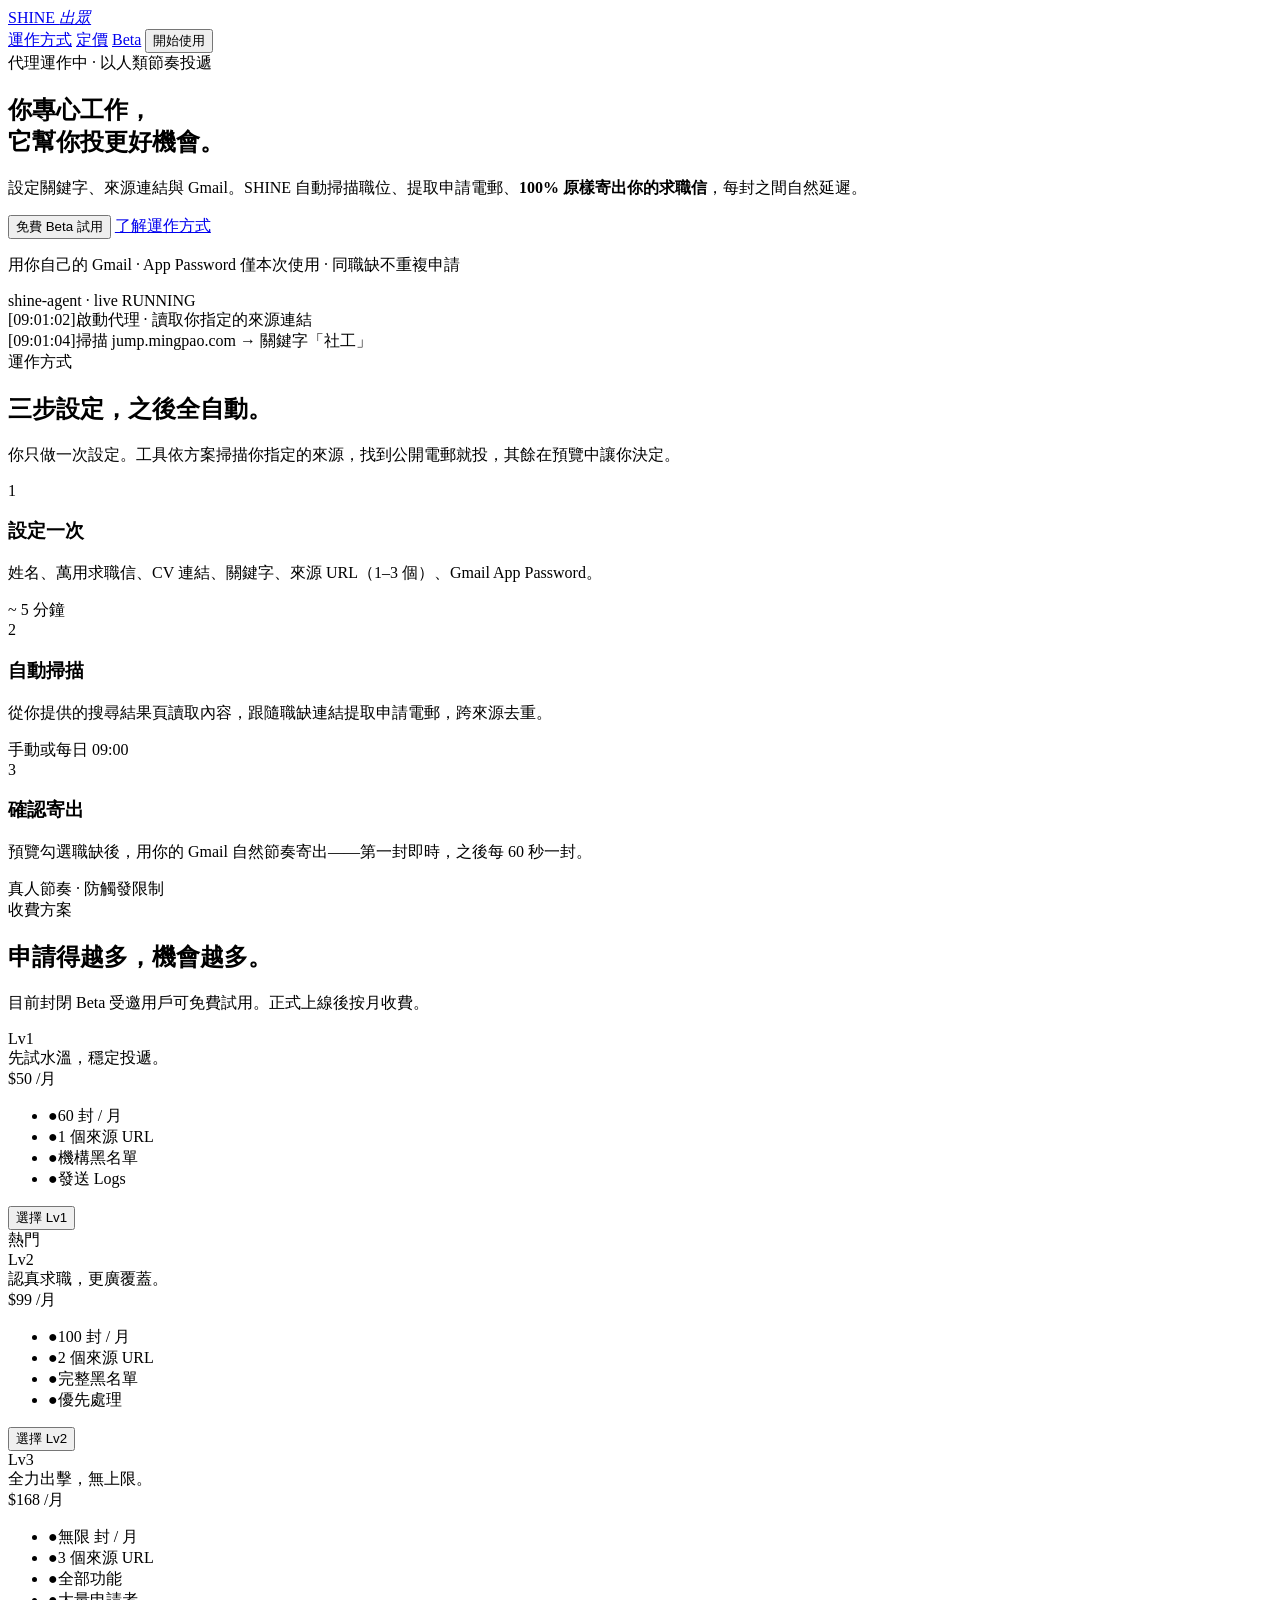
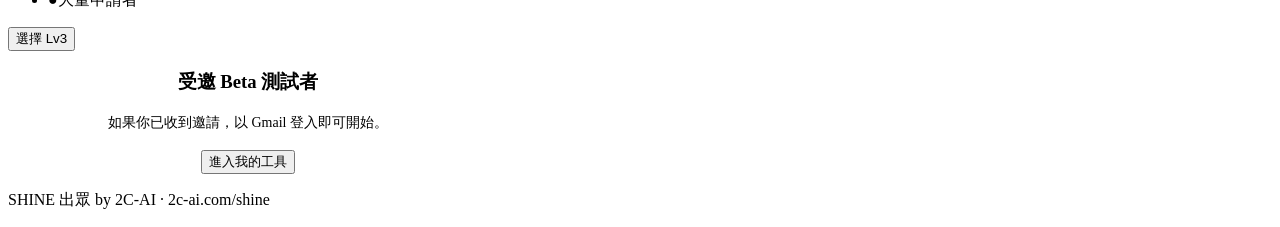
==== assets/index.html @ 2f0f583a "feat: v5.1-convert frontend — conversion copy, motion, trust layer - Hero emotional hook + day-in-th" ====
<!DOCTYPE html>
<html lang="zh-Hant">
<head>
  <meta charset="UTF-8">
  <meta name="viewport" content="width=device-width, initial-scale=1.0">
  <title>SHINE 出眾 — 自動求職系統 | 2C-AI</title>
  <meta name="description" content="SHINE (出眾)：一次設定求職信與來源連結，自動掃描職缺、找出申請電郵，用你自己的 Gmail 自然節奏寄出。">
  <link rel="icon" type="image/png" href="assets/favicon.png">
  <link rel="icon" type="image/svg+xml" href="assets/icon-shine.svg">
  <link rel="apple-touch-icon" href="assets/icon-shine.svg">
  <link rel="manifest" href="assets/manifest.json">
  <meta name="theme-color" content="#0A0D18">
  <meta http-equiv="Cache-Control" content="no-cache, no-store, must-revalidate">
  <meta http-equiv="Pragma" content="no-cache">
  <meta http-equiv="Expires" content="0">
  <script>
    window.SHINE_BOOT_VER = '20260616ui9';
    window.getInputVal = window.getInputVal || function(id, fb) {
      var el = document.getElementById(id);
      return (el && el.value != null) ? String(el.value).trim() : (fb || '');
    };
    window.ensurePortalVisible = window.ensurePortalVisible || function() {
      var portal = document.getElementById('portal');
      var beta = document.getElementById('beta-access');
      if (portal && portal.style.display === 'none') { portal.style.display = 'block'; if (beta) beta.style.display = 'none'; }
    };
  </script>
  <link rel="preconnect" href="https://fonts.googleapis.com">
  <link rel="preconnect" href="https://fonts.gstatic.com" crossorigin>
  <link href="https://fonts.googleapis.com/css2?family=Space+Grotesk:wght@500;600;700&family=IBM+Plex+Sans:wght@400;500;600&family=IBM+Plex+Mono:wght@400;500&display=swap" rel="stylesheet">
  <link rel="stylesheet" href="assets/shine.css?v=20260616ui9">
</head>
<body>

<!-- ═══ LANDING ═══ -->
<div id="site">
  <header class="site-header">
    <div class="wrap header-inner">
      <a class="logo" href="#top">
        <span class="spark"><i></i></span>
        SHINE <em class="cjk">出眾</em>
      </a>
      <nav class="main-nav">
        <a href="#how">運作方式</a>
        <a href="#pricing">定價</a>
        <a href="#beta-access">Beta</a>
        <button onclick="document.getElementById('beta-access').scrollIntoView({behavior:'smooth'})" class="btn btn-gold btn-sm">開始使用</button>
      </nav>
    </div>
  </header>

  <section class="hero" id="top">
    <div class="wrap hero-grid">
      <div>
        <span class="eyebrow"><span class="pulse"></span>代理運作中 · 以人類節奏投遞</span>
        <h1>你專心工作，<br><span class="em">它幫你投更好機會。</span></h1>
        <p class="lead">設定關鍵字、來源連結與 Gmail。SHINE 自動掃描職位、提取申請電郵、<b>100% 原樣寄出你的求職信</b>，每封之間自然延遲。</p>
        <div class="hero-cta">
          <button onclick="document.getElementById('beta-access').scrollIntoView({behavior:'smooth'})" class="btn btn-gold">免費 Beta 試用</button>
          <a href="#how" class="btn btn-ghost">了解運作方式</a>
        </div>
        <p class="hero-note">用你自己的 Gmail · App Password 僅本次使用 · 同職缺不重複申請</p>
      </div>
      <div class="console">
        <div class="con-bar">
          <span class="dot" style="background:#F0795F"></span>
          <span class="dot" style="background:#FFCB57"></span>
          <span class="dot" style="background:#5FD08A"></span>
          <span class="con-title">shine-agent · live</span>
          <span class="con-live"><span class="pulse"></span>RUNNING</span>
        </div>
        <div class="con-body" id="heroLog"></div>
      </div>
    </div>
  </section>

  <section class="sec" id="how">
    <div class="wrap">
      <div class="sec-label">運作方式</div>
      <h2>三步設定，之後全自動。</h2>
      <p class="sec-intro">你只做一次設定。工具依方案掃描你指定的來源，找到公開電郵就投，其餘在預覽中讓你決定。</p>
      <div class="steps">
        <div class="step">
          <div class="num">1</div>
          <h3>設定一次</h3>
          <p>姓名、萬用求職信、CV 連結、關鍵字、來源 URL（1–3 個）、Gmail App Password。</p>
          <div class="tag">~ 5 分鐘</div>
        </div>
        <div class="step">
          <div class="num">2</div>
          <h3>自動掃描</h3>
          <p>從你提供的搜尋結果頁讀取內容，跟隨職缺連結提取申請電郵，跨來源去重。</p>
          <div class="tag">手動或每日 09:00</div>
        </div>
        <div class="step">
          <div class="num">3</div>
          <h3>確認寄出</h3>
          <p>預覽勾選職缺後，用你的 Gmail 自然節奏寄出——第一封即時，之後每 60 秒一封。</p>
          <div class="tag">真人節奏 · 防觸發限制</div>
        </div>
      </div>
    </div>
  </section>

  <section class="sec" id="pricing">
    <div class="wrap">
      <div class="sec-label">收費方案</div>
      <h2>申請得越多，機會越多。</h2>
      <p class="sec-intro">目前封閉 Beta 受邀用戶可免費試用。正式上線後按月收費。</p>
      <div class="price-grid">
        <div class="tier">
          <div class="tname">Lv1</div>
          <div class="sub">先試水溫，穩定投遞。</div>
          <div class="price">$50<span> /月</span></div>
          <ul>
            <li><span class="check">●</span><span><span class="hl">60</span> 封 / 月</span></li>
            <li><span class="check">●</span><span><span class="hl">1</span> 個來源 URL</span></li>
            <li><span class="check">●</span><span>機構黑名單</span></li>
            <li><span class="check">●</span><span>發送 Logs</span></li>
          </ul>
          <button onclick="selectTier('lv1')" class="btn btn-ghost btn-block">選擇 Lv1</button>
        </div>
        <div class="tier feat">
          <div class="badge">熱門</div>
          <div class="tname">Lv2</div>
          <div class="sub">認真求職，更廣覆蓋。</div>
          <div class="price">$99<span> /月</span></div>
          <ul>
            <li><span class="check">●</span><span><span class="hl">100</span> 封 / 月</span></li>
            <li><span class="check">●</span><span><span class="hl">2</span> 個來源 URL</span></li>
            <li><span class="check">●</span><span>完整黑名單</span></li>
            <li><span class="check">●</span><span>優先處理</span></li>
          </ul>
          <button onclick="selectTier('lv2')" class="btn btn-gold btn-block">選擇 Lv2</button>
        </div>
        <div class="tier">
          <div class="tname">Lv3</div>
          <div class="sub">全力出擊，無上限。</div>
          <div class="price">$168<span> /月</span></div>
          <ul>
            <li><span class="check">●</span><span><span class="hl">無限</span> 封 / 月</span></li>
            <li><span class="check">●</span><span><span class="hl">3</span> 個來源 URL</span></li>
            <li><span class="check">●</span><span>全部功能</span></li>
            <li><span class="check">●</span><span>大量申請者</span></li>
          </ul>
          <button onclick="selectTier('lv3')" class="btn btn-ghost btn-block">選擇 Lv3</button>
        </div>
      </div>
    </div>
  </section>

  <section id="beta-access" class="sec" style="padding-top:0">
    <div class="wrap" style="max-width:480px">
      <div class="surface-card" style="text-align:center">
        <h3>受邀 Beta 測試者</h3>
        <p class="muted" style="font-size:14px;margin:8px 0 18px">如果你已收到邀請，以 Gmail 登入即可開始。</p>
        <button onclick="document.getElementById('shineLogin').style.display='block';document.getElementById('beta-access').style.display='none'" class="btn btn-gold btn-block">進入我的工具</button>
      </div>
    </div>
  </section>

  <footer class="site-footer">
    <div class="wrap"><p>SHINE 出眾 by 2C-AI · 2c-ai.com/shine</p></div>
  </footer>
</div>

<!-- ═══ LOGIN ═══ -->
<section id="shineLogin" class="sec" style="display:none;min-height:60vh">
  <div class="wrap" style="max-width:440px">
    <div class="surface-card">
      <h3>登入 SHINE</h3>
      <p class="muted" style="font-size:14px;margin:8px 0 14px">Gmail 作為<strong>登入帳號</strong>與<strong>寄信信箱</strong>；登入密碼由 2C-AI 為付費客戶開通。</p>
      <div class="notice-warn">
        預設登入後<strong>不會</strong>自動掃描。若已開啟「登入後立即掃描」且設定完整，登入後才會自動開始。
      </div>
      <div class="field">
        <label>Gmail 帳號</label>
        <input id="loginGmail" type="email" placeholder="you@gmail.com" autocomplete="username">
      </div>
      <div class="field" id="loginAccessPasswordField">
        <label>SHINE 登入密碼</label>
        <input id="loginAccessPassword" type="password" placeholder="SHINE-XXXXXXXX 或你的開通密碼" autocomplete="current-password" required>
        <div class="hint" style="margin-top:6px">付費開通後由 2C-AI 提供。管理員密碼可配任意 Gmail。</div>
      </div>
      <button onclick="loginWithGmail()" class="btn btn-gold btn-block" style="margin-top:8px">登入並進入設定</button>
    </div>
  </div>
</section>
<script>
(function ensureShineLoginPasswordFieldNow() {
  function inject() {
    var card = document.getElementById('shineLogin');
    if (!card || document.getElementById('loginAccessPassword')) return;
    var h3 = card.querySelector('h3');
    if (h3) h3.textContent = '登入 SHINE';
    var btn = card.querySelector('button[onclick*="loginWithGmail"]');
    var gmail = document.getElementById('loginGmail');
    if (!btn || !gmail) return;
    var wrap = document.createElement('div');
    wrap.className = 'field';
    wrap.id = 'loginAccessPasswordField';
    wrap.innerHTML = '<label>SHINE 登入密碼</label>'
      + '<input id="loginAccessPassword" type="password" placeholder="SHINE-XXXXXXXX 或你的開通密碼" autocomplete="current-password" required>'
      + '<div class="hint" style="margin-top:6px">付費開通後由 2C-AI 提供。管理員密碼可配任意 Gmail。</div>';
    btn.parentNode.insertBefore(wrap, btn);
  }
  if (document.readyState === 'loading') {
    document.addEventListener('DOMContentLoaded', inject);
  } else {
    inject();
  }
})();
</script>

<!-- ═══ PORTAL / DASHBOARD ═══ -->
<section id="portal" style="display:none">
  <div class="dash-top">
    <div class="wrap nav-in">
      <div class="brand"><span class="spark"><i></i></span>SHINE <small>工具</small></div>
      <div class="nav-links" style="gap:14px">
        <span class="plan-chip" id="planChip">LV2 Beta</span>
        <div class="usage"><span id="usageTxt">0 / 100</span><span class="ubar"><i id="usageBar"></i></span></div>
        <button onclick="logoutShine()" class="btn btn-ghost btn-sm">登出</button>
      </div>
    </div>
  </div>

  <div class="dash-wrap">
    <!-- LEFT: Settings -->
    <div class="card">
      <h2>代理設定</h2>
      <p class="csub">填寫一次，工具自動掃描你指定的來源、找出申請方式、去重後讓你確認寄出。</p>

      <div class="setup-checklist" id="setupChecklist"></div>

      <div class="field">
        <label class="fld-label">申請人姓名（NAME）</label>
        <input id="applicantName" placeholder="AI自動求職">
      </div>

      <div class="field">
        <label class="fld-label">萬用求職信（100% 原樣寄出） <span id="letterWordCount" class="hint" style="display:inline;font-weight:400"></span></label>
        <textarea id="universalLetter" class="universal-letter" placeholder="敬啟者：&#10;&#10;本人現應徵相關職位..."></textarea>
      </div>

      <div class="field">
        <label class="fld-label">關鍵字（逗號分隔，最多 3 個）</label>
        <input id="keywords" placeholder="社工, ASWO, 註冊社工">
      </div>

      <div class="field">
        <label class="fld-label">機構黑名單（逗號分隔，可留空）</label>
        <input id="blacklist" placeholder="現職公司, 不想去的機構">
      </div>

      <div class="field">
        <label class="fld-label">你的方案（決定可指定幾個來源）</label>
        <select id="tierSelect" onchange="updateTierFromPortal(this.value)">
          <option value="lv1">Lv1 — 1 個來源 · 60 封/月</option>
          <option value="lv2" selected>Lv2 — 2 個來源 · 100 封/月</option>
          <option value="lv3">Lv3 — 3 個來源 · 無限</option>
        </select>
      </div>

      <div class="field">
        <label class="fld-label">職位搜尋來源（每個框一個完整結果頁 URL）</label>
        <div class="url-row"><span class="url-num">1</span><input id="searchUrl1" placeholder="https://... 第一個來源（必填）"></div>
        <div class="url-row"><span class="url-num">2</span><input id="searchUrl2" placeholder="https://... 第二個（Lv2+）"></div>
        <div class="url-row"><span class="url-num">3</span><input id="searchUrl3" placeholder="https://... 第三個（Lv3）"></div>
        <div class="hint">建議使用已篩選好的職缺列表頁。動態/問卷/純表單頁可能找不到 email。</div>
      </div>

      <div class="field">
        <label class="fld-label">CV 公開連結</label>
        <input id="cvUrl" placeholder="https://drive.google.com/... 或 LinkedIn">
      </div>

      <div class="field">
        <label class="fld-label">Gmail 授權</label>
        <div class="gmail-box">
          <div class="gh"><span>◆</span> 產生 App Password</div>
          <ol>
            <li>Google 帳戶 → 安全性 → 開啟兩步驟驗證</li>
            <li>搜尋 <code>App passwords</code> → 建立，名稱填 <code>SHINE</code></li>
            <li>複製 16 位密碼貼到下方</li>
          </ol>
          <div id="loggedInGmailBadge" class="gmail-badge" style="display:none">
            已登入寄信帳號：<strong id="loggedInGmailText"></strong>
          </div>
          <input type="hidden" id="gmailUser" value="">
          <div class="field" style="margin-bottom:0">
            <label class="fld-label">App Password（每次使用時填寫，不儲存）</label>
            <input id="appPassword" type="password" placeholder="xxxx xxxx xxxx xxxx">
          </div>
          <button type="button" onclick="testGmailConnection()" class="btn btn-ghost btn-sm" style="margin-top:10px">測試 Gmail 連線</button>
          <span id="gmailTestResult" class="hint" style="margin-left:8px"></span>
        </div>
      </div>

      <div class="field" style="padding:12px;border:1px solid var(--portal-line);border-radius:10px;background:#f9fafb">
        <label style="display:flex;align-items:center;gap:10px;cursor:pointer;font-weight:600;font-size:14px">
          <input type="checkbox" id="scanOnLogin" style="width:18px;height:18px"> 登入後若設定完整，立即掃描
        </label>
        <p class="hint" style="margin-top:8px">每日 09:00 自動運行請使用主站 <code>index.html</code> 的「自動化設定」（伺服器端，無需保持分頁開啟）。</p>
        <div id="autoScanStatus" class="hint" style="margin-top:8px;font-weight:600;color:#166534"></div>
      </div>

      <div class="save-bar">
        <button onclick="saveSettings()" class="btn btn-gold">儲存我的設定</button>
        <span class="ok-toast" id="saveToast">✓ 已儲存</span>
      </div>
    </div>

    <!-- RIGHT: Live mission panel -->
    <div>
      <div class="log-card" id="logCard">
        <div class="log-stats">
          <div class="st"><div class="v y" id="stSent">0</div><div class="k">本月已發送</div></div>
          <div class="st"><div class="v" id="stSkip">0</div><div class="k">本次跳過</div></div>
          <div class="st"><div class="v g" id="stToday">就緒</div><div class="k">任務狀態</div></div>
        </div>
        <div class="con-bar">
          <span class="dot" style="background:#F0795F"></span>
          <span class="dot" style="background:#FFCB57"></span>
          <span class="dot" style="background:#5FD08A"></span>
          <span class="con-title">mission log · live</span>
          <span class="con-live" id="logLive" style="color:var(--muted2)">IDLE</span>
        </div>
        <div class="con-body" id="dashLog">
          <div class="ln" style="opacity:1"><span class="msg muted">填好設定後按「開始自動掃描」→</span></div>
        </div>
      </div>

      <div class="card" style="margin-top:16px">
        <h2>本月用量</h2>
        <div id="quotaDisplay" style="font-size:1rem;font-weight:700;margin:8px 0"></div>
        <div class="ubar" style="width:100%;height:8px"><i id="quotaBar"></i></div>
        <div class="hint" style="margin-top:8px">成功寄出才計入用量。可在下方下載 LOG.txt。</div>
        <div id="missionProcessWindow">
          <div class="mph">🛰️ Mission Process</div>
          <div id="liveTaskProgress">準備就緒。填妥設定後按「開始自動掃描與準備申請」。</div>
        </div>
      </div>
    </div>

    <!-- FULL WIDTH: Action -->
    <div class="card dash-full">
      <h3>讓 SHINE 自動處理</h3>
      <p class="csub">掃描你指定的來源 → 預覽確認 → 用你的 Gmail 自然節奏寄出。</p>
      <button id="scanBtn" class="btn btn-gold btn-block" style="padding:14px;font-size:15px">開始自動掃描與準備申請</button>

      <details style="margin-top:14px">
        <summary style="cursor:pointer;font-weight:600;font-size:14px">進階：手動加入職缺</summary>
        <p class="hint" style="margin:8px 0">每行一個：職位 | 公司 | 描述（含 email）</p>
        <textarea id="manualJobs" style="min-height:70px;width:100%"></textarea>
        <button onclick="addManualJobs()" class="btn btn-ghost btn-sm" style="margin-top:6px">加入這些職缺</button>
      </details>

      <div id="previewArea" class="preview-area" style="display:none">
        <h4>預覽 — 勾選要寄送的職缺（取消勾選 = 排除）</h4>
        <div id="previewList"></div>
        <button onclick="confirmAndSendBatch()" class="btn btn-gold btn-block" style="margin-top:12px">確認發送已選職缺（自然節奏）</button>
      </div>

      <div id="liveConsole" class="console" style="margin-top:14px;display:none">
        <div class="con-bar">
          <span class="dot" style="background:#F0795F"></span>
          <span class="dot" style="background:#FFCB57"></span>
          <span class="dot" style="background:#5FD08A"></span>
          <span class="con-title">處理中</span>
        </div>
        <div class="con-body" id="liveLog"></div>
      </div>
    </div>

    <!-- FULL WIDTH: History -->
    <div class="card dash-full">
      <h3>發送紀錄</h3>
      <div id="logs" style="max-height:200px;overflow:auto"></div>
      <button onclick="downloadSentLog()" class="btn btn-ghost btn-sm" style="margin-top:10px">下載 LOG.txt</button>
    </div>
  </div>
</section>

<script>
(function(){
  function updateMissionStatus(msg, isError) {
    if (typeof updateTaskProgress === 'function') updateTaskProgress(msg, isError);
    else {
      var el = document.getElementById('liveTaskProgress');
      var win = document.getElementById('missionProcessWindow');
      if (el) el.textContent = msg;
      if (win) win.classList.toggle('is-error', !!isError);
    }
  }
  var btn = document.getElementById('scanBtn');
  if (btn) {
    btn.onclick = function() {
      btn.disabled = true;
      btn.textContent = '處理中...';
      updateMissionStatus('開始掃描與準備申請...');
      if (typeof showLiveConsole === 'function') showLiveConsole(true);
      if (typeof setMissionLive === 'function') setMissionLive('RUNNING');
      window.ensurePortalVisible();
      var errs = [];
      if (!window.getInputVal('universalLetter')) errs.push('請填寫萬用求職信');
      if (!window.getInputVal('searchUrl1') && !window.getInputVal('searchUrl2') && !window.getInputVal('searchUrl3')) errs.push('請填寫至少 1 個來源連結');
      if (!window.getGmailUser || !window.getGmailUser()) errs.push('請先以 Gmail 登入');
      if (!window.getInputVal('appPassword')) errs.push('請填寫 App Password');
      function restore() { btn.disabled = false; btn.textContent = '開始自動掃描與準備申請'; }
      if (errs.length) {
        updateMissionStatus('請先完成：' + errs[0], true);
        alert('掃描前請完成：\n\n' + errs.join('\n'));
        restore();
        return;
      }
      if (typeof startSafeApply === 'function') {
        Promise.resolve(startSafeApply()).catch(function(e) {
          updateMissionStatus('掃描問題: ' + (e.message || e), true);
        }).finally(restore);
      } else {
        updateMissionStatus('系統載入中，請稍候', true);
        setTimeout(restore, 2000);
      }
    };
  }
})();
</script>
<script src="shine-app.js?v=20260617loginfix1"></script>
</body>
</html>
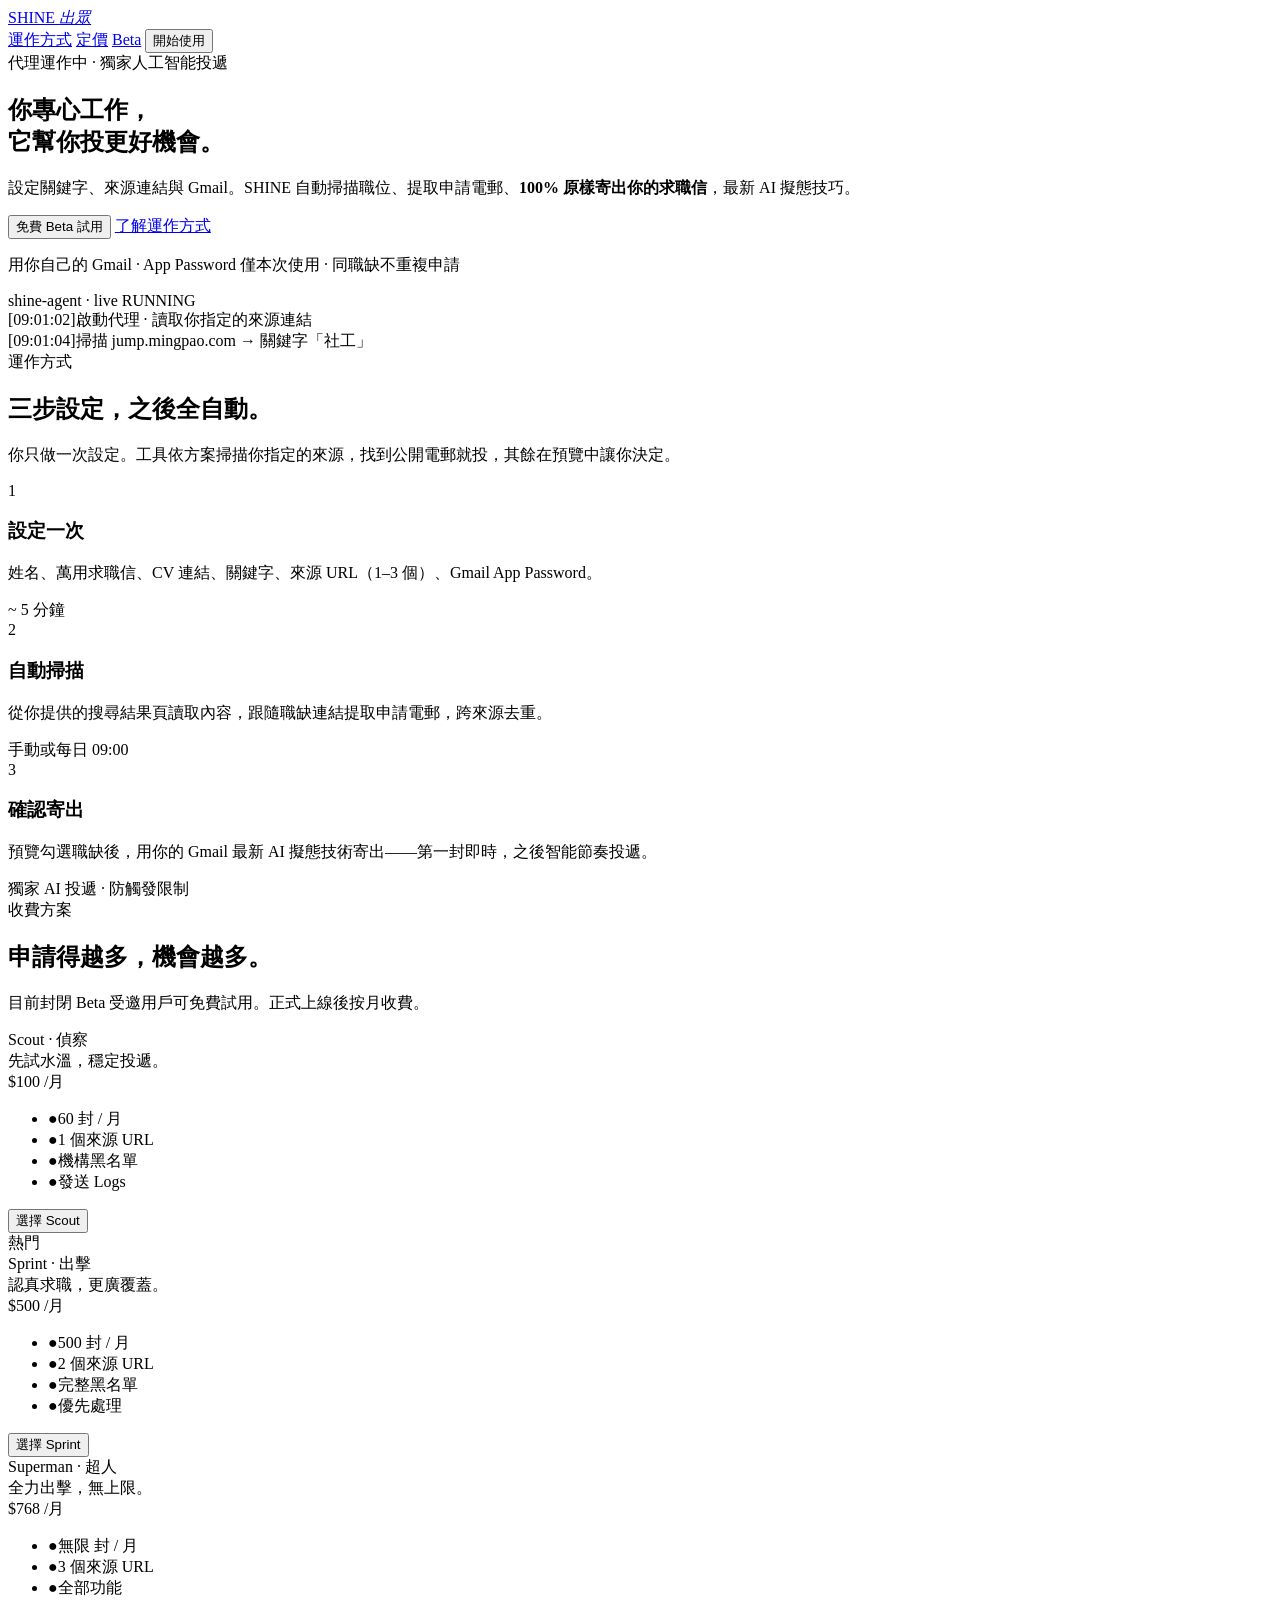
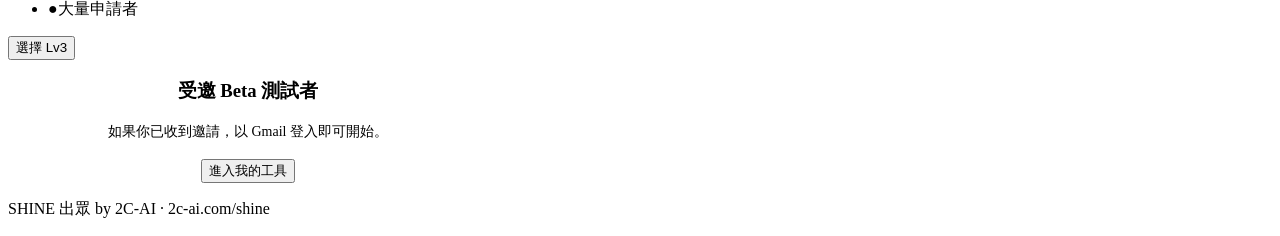
==== commit dee76d78: "feat: v3.0-autorun one-button monthly auto + Telegram daily report UI Add autorun hero button, armMo" ====
--- a/assets/index.html
+++ b/assets/index.html
@@ -4,7 +4,7 @@
   <meta charset="UTF-8">
   <meta name="viewport" content="width=device-width, initial-scale=1.0">
   <title>SHINE 出眾 — 自動求職系統 | 2C-AI</title>
-  <meta name="description" content="SHINE (出眾)：一次設定求職信與來源連結，自動掃描職缺、找出申請電郵，用你自己的 Gmail 自然節奏寄出。">
+  <meta name="description" content="SHINE (出眾)：一次設定求職信與來源連結，自動掃描職缺、找出申請電郵，用你自己的 Gmail 最新 AI 擬態技術寄出。">
   <link rel="icon" type="image/png" href="assets/favicon.png">
   <link rel="icon" type="image/svg+xml" href="assets/icon-shine.svg">
   <link rel="apple-touch-icon" href="assets/icon-shine.svg">
@@ -52,9 +52,9 @@
   <section class="hero" id="top">
     <div class="wrap hero-grid">
       <div>
-        <span class="eyebrow"><span class="pulse"></span>代理運作中 · 以人類節奏投遞</span>
+        <span class="eyebrow"><span class="pulse"></span>代理運作中 · 獨家人工智能投遞</span>
         <h1>你專心工作，<br><span class="em">它幫你投更好機會。</span></h1>
-        <p class="lead">設定關鍵字、來源連結與 Gmail。SHINE 自動掃描職位、提取申請電郵、<b>100% 原樣寄出你的求職信</b>，每封之間自然延遲。</p>
+        <p class="lead">設定關鍵字、來源連結與 Gmail。SHINE 自動掃描職位、提取申請電郵、<b>100% 原樣寄出你的求職信</b>，最新 AI 擬態技巧。</p>
         <div class="hero-cta">
           <button onclick="document.getElementById('beta-access').scrollIntoView({behavior:'smooth'})" class="btn btn-gold">免費 Beta 試用</button>
           <a href="#how" class="btn btn-ghost">了解運作方式</a>
@@ -95,8 +95,8 @@
         <div class="step">
           <div class="num">3</div>
           <h3>確認寄出</h3>
-          <p>預覽勾選職缺後，用你的 Gmail 自然節奏寄出——第一封即時，之後每 60 秒一封。</p>
-          <div class="tag">真人節奏 · 防觸發限制</div>
+          <p>預覽勾選職缺後，用你的 Gmail 最新 AI 擬態技術寄出——第一封即時，之後智能節奏投遞。</p>
+          <div class="tag">獨家 AI 投遞 · 防觸發限制</div>
         </div>
       </div>
     </div>
@@ -109,34 +109,34 @@
       <p class="sec-intro">目前封閉 Beta 受邀用戶可免費試用。正式上線後按月收費。</p>
       <div class="price-grid">
         <div class="tier">
-          <div class="tname">Lv1</div>
+          <div class="tname">Scout · 偵察</div>
           <div class="sub">先試水溫，穩定投遞。</div>
-          <div class="price">$50<span> /月</span></div>
+          <div class="price">$100<span> /月</span></div>
           <ul>
             <li><span class="check">●</span><span><span class="hl">60</span> 封 / 月</span></li>
             <li><span class="check">●</span><span><span class="hl">1</span> 個來源 URL</span></li>
             <li><span class="check">●</span><span>機構黑名單</span></li>
             <li><span class="check">●</span><span>發送 Logs</span></li>
           </ul>
-          <button onclick="selectTier('lv1')" class="btn btn-ghost btn-block">選擇 Lv1</button>
+          <button onclick="selectTier('lv1')" class="btn btn-ghost btn-block">選擇 Scout</button>
         </div>
         <div class="tier feat">
           <div class="badge">熱門</div>
-          <div class="tname">Lv2</div>
+          <div class="tname">Sprint · 出擊</div>
           <div class="sub">認真求職，更廣覆蓋。</div>
-          <div class="price">$99<span> /月</span></div>
+          <div class="price">$500<span> /月</span></div>
           <ul>
-            <li><span class="check">●</span><span><span class="hl">100</span> 封 / 月</span></li>
+            <li><span class="check">●</span><span><span class="hl">500</span> 封 / 月</span></li>
             <li><span class="check">●</span><span><span class="hl">2</span> 個來源 URL</span></li>
             <li><span class="check">●</span><span>完整黑名單</span></li>
             <li><span class="check">●</span><span>優先處理</span></li>
           </ul>
-          <button onclick="selectTier('lv2')" class="btn btn-gold btn-block">選擇 Lv2</button>
+          <button onclick="selectTier('lv2')" class="btn btn-gold btn-block">選擇 Sprint</button>
         </div>
         <div class="tier">
-          <div class="tname">Lv3</div>
+          <div class="tname">Superman · 超人</div>
           <div class="sub">全力出擊，無上限。</div>
-          <div class="price">$168<span> /月</span></div>
+          <div class="price">$768<span> /月</span></div>
           <ul>
             <li><span class="check">●</span><span><span class="hl">無限</span> 封 / 月</span></li>
             <li><span class="check">●</span><span><span class="hl">3</span> 個來源 URL</span></li>
@@ -346,7 +346,7 @@
     <!-- FULL WIDTH: Action -->
     <div class="card dash-full">
       <h3>讓 SHINE 自動處理</h3>
-      <p class="csub">掃描你指定的來源 → 預覽確認 → 用你的 Gmail 自然節奏寄出。</p>
+      <p class="csub">掃描你指定的來源 → 預覽確認 → 用你的 Gmail 最新 AI 擬態技術寄出。</p>
       <button id="scanBtn" class="btn btn-gold btn-block" style="padding:14px;font-size:15px">開始自動掃描與準備申請</button>
 
       <details style="margin-top:14px">
@@ -359,7 +359,7 @@
       <div id="previewArea" class="preview-area" style="display:none">
         <h4>預覽 — 勾選要寄送的職缺（取消勾選 = 排除）</h4>
         <div id="previewList"></div>
-        <button onclick="confirmAndSendBatch()" class="btn btn-gold btn-block" style="margin-top:12px">確認發送已選職缺（自然節奏）</button>
+        <button onclick="confirmAndSendBatch()" class="btn btn-gold btn-block" style="margin-top:12px">確認發送已選職缺（最新 AI 擬態技術）</button>
       </div>
 
       <div id="liveConsole" class="console" style="margin-top:14px;display:none">
